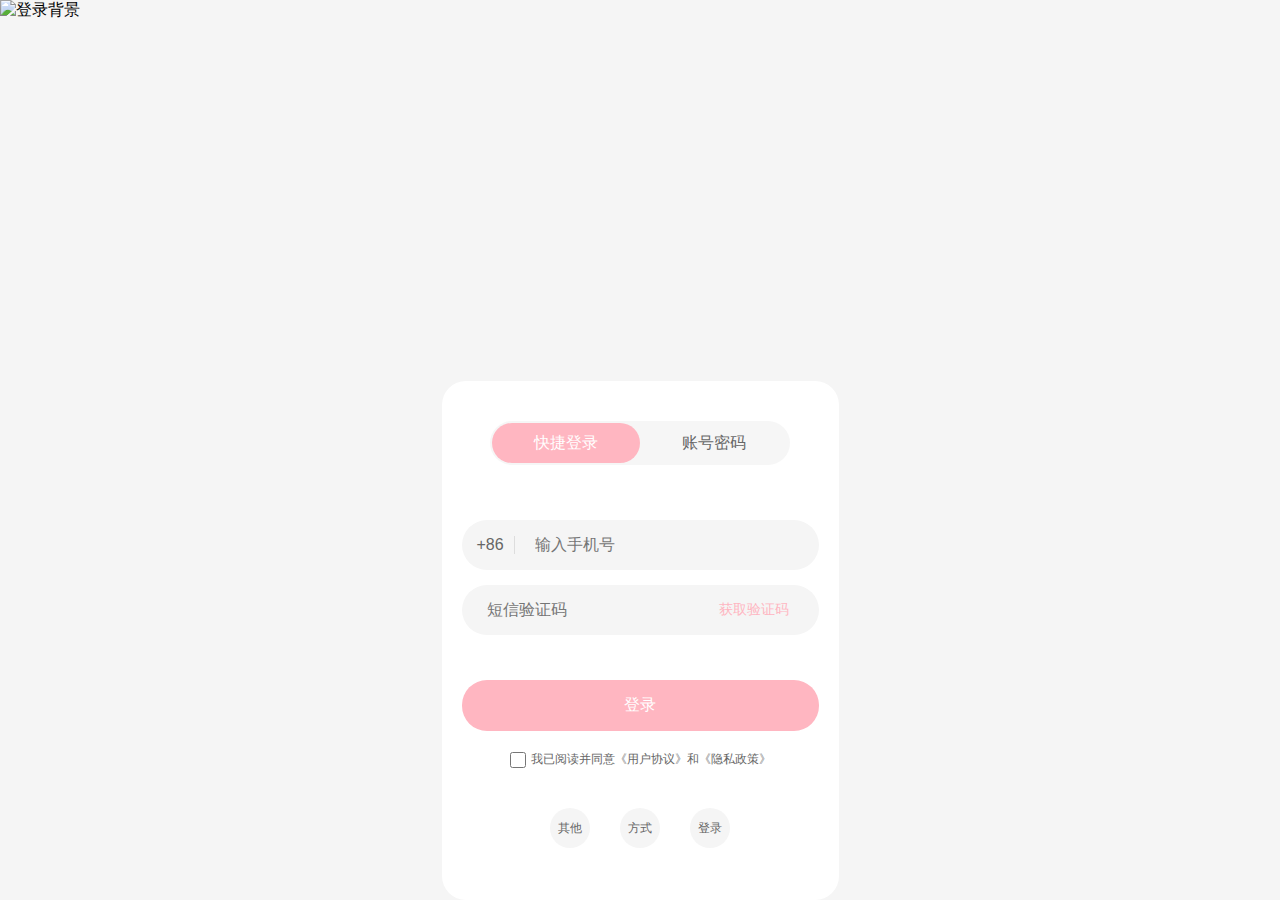
==== login.html @ ab713635 "Add files via upload" ====
<!DOCTYPE html>
<html lang="zh">
<head>
    <meta charset="UTF-8">
    <meta name="viewport" content="width=device-width, initial-scale=1.0">
    <title>登录</title>
    <link rel="stylesheet" href="styles.css">
</head>
<body>
    <div class="page-container">
        <div class="top-section">
            <img src="images/login.jpg" alt="登录背景">
        </div>
        
        <div class="bottom-section">
            <div class="login-options">
                <button class="login-btn active" onclick="switchLoginMode('quick')">快捷登录</button>
                <button class="login-btn" onclick="switchLoginMode('password')">账号密码</button>
            </div>
            
            <div class="login-form">
                <div class="input-group">
                    <span class="prefix">+86</span>
                    <input type="tel" placeholder="输入手机号">
                </div>
                
                <div class="input-group">
                    <input type="text" placeholder="短信验证码">
                    <button class="get-code">获取验证码</button>
                </div>
                
                <button class="submit-btn">登录</button>
                
                <div class="terms">
                    <input type="checkbox" id="agree">
                    <label for="agree">我已阅读并同意<a href="#">《用户协议》</a>和<a href="#">《隐私政策》</a></label>
                </div>
                
                <div class="other-login">
                    <div class="other-login-icon">其他</div>
                    <div class="other-login-icon">方式</div>
                    <div class="other-login-icon">登录</div>
                </div>
            </div>
        </div>
    </div>

    <script>
        function switchLoginMode(mode) {
            const loginOptions = document.querySelector('.login-options');
            const buttons = loginOptions.querySelectorAll('.login-btn');
            
            buttons.forEach(btn => btn.classList.remove('active'));
            
            if (mode === 'password') {
                loginOptions.classList.add('password-active');
                buttons[1].classList.add('active');
            } else {
                loginOptions.classList.remove('password-active');
                buttons[0].classList.add('active');
            }
        }
    </script>
</body>
</html>
---- styles.css ----
/* 全局样式 */
* {
    box-sizing: border-box;
    margin: 0;
    padding: 0;
    font-family: -apple-system, BlinkMacSystemFont, "Segoe UI", Roboto, "Helvetica Neue", Arial, sans-serif;
}

body {
    min-height: 100vh;
    background: #f5f5f5;
}

.page-container {
    min-height: 100vh;
    display: flex;
    flex-direction: column;
    position: relative;
}

.top-section {
    height: 45vh;
    width: 100%;
    position: relative;
}

.top-section img {
    width: 100%;
    height: 100%;
    object-fit: cover;
}

.bottom-section {
    flex: 1;
    background: white;
    border-radius: 24px 24px 0 0;
    margin-top: -24px;
    position: relative;
    z-index: 2;
    padding: 20px;
}

.login-options {
    display: flex;
    margin: 20px auto;
    position: relative;
    max-width: 300px;
    height: 44px;
    background: rgba(245, 245, 245, 0.9);
    border-radius: 22px;
    padding: 2px;
}

.login-btn {
    flex: 1;
    border: none;
    background: transparent;
    color: #666;
    font-size: 16px;
    cursor: pointer;
    transition: all 0.3s ease;
    position: relative;
    z-index: 1;
    border-radius: 20px;
}

.login-btn.active {
    color: white;
}

.login-options::before {
    content: '';
    position: absolute;
    top: 2px;
    left: 2px;
    width: calc(50% - 2px);
    height: calc(100% - 4px);
    background-color: #FFB6C1;
    border-radius: 20px;
    transition: transform 0.3s ease;
}

.login-options.password-active::before {
    transform: translateX(calc(100% - 0px));
}

.login-form {
    padding: 20px 0;
}

.input-group {
    background: #f5f5f5;
    border-radius: 25px;
    padding: 5px 15px;
    margin: 15px 0;
    display: flex;
    align-items: center;
    height: 50px;
}

.input-group input {
    flex: 1;
    border: none;
    background: transparent;
    padding: 10px;
    font-size: 16px;
    outline: none;
    color: #333;
}

.input-group .prefix {
    color: #666;
    padding-right: 10px;
    border-right: 1px solid #ddd;
    margin-right: 10px;
}

.get-code {
    border: none;
    background: transparent;
    color: #FFB6C1;
    padding: 0 15px;
    font-size: 14px;
    cursor: pointer;
}

.submit-btn {
    width: 100%;
    padding: 15px;
    border-radius: 25px;
    border: none;
    background-color: #FFB6C1;
    color: white;
    font-size: 16px;
    margin-top: 30px;
    cursor: pointer;
    transition: all 0.3s ease;
}

.submit-btn:active {
    transform: scale(0.98);
}

.terms {
    display: flex;
    align-items: center;
    gap: 5px;
    margin-top: 20px;
    justify-content: center;
}

.terms input[type="checkbox"] {
    width: 16px;
    height: 16px;
    accent-color: #FFB6C1;
}

.terms label {
    font-size: 12px;
    color: #666;
}

.terms a {
    color: #666;
    text-decoration: none;
}

.other-login {
    display: flex;
    justify-content: center;
    gap: 30px;
    margin-top: 40px;
}

.other-login-icon {
    width: 40px;
    height: 40px;
    border-radius: 50%;
    background: #f5f5f5;
    display: flex;
    align-items: center;
    justify-content: center;
    font-size: 12px;
    color: #666;
    cursor: pointer;
    transition: all 0.3s ease;
}

.other-login-icon:hover {
    background: #e5e5e5;
}

@media (min-width: 768px) {
    .bottom-section {
        max-width: 400px;
        margin: -24px auto 0;
        border-radius: 24px;
    }
}
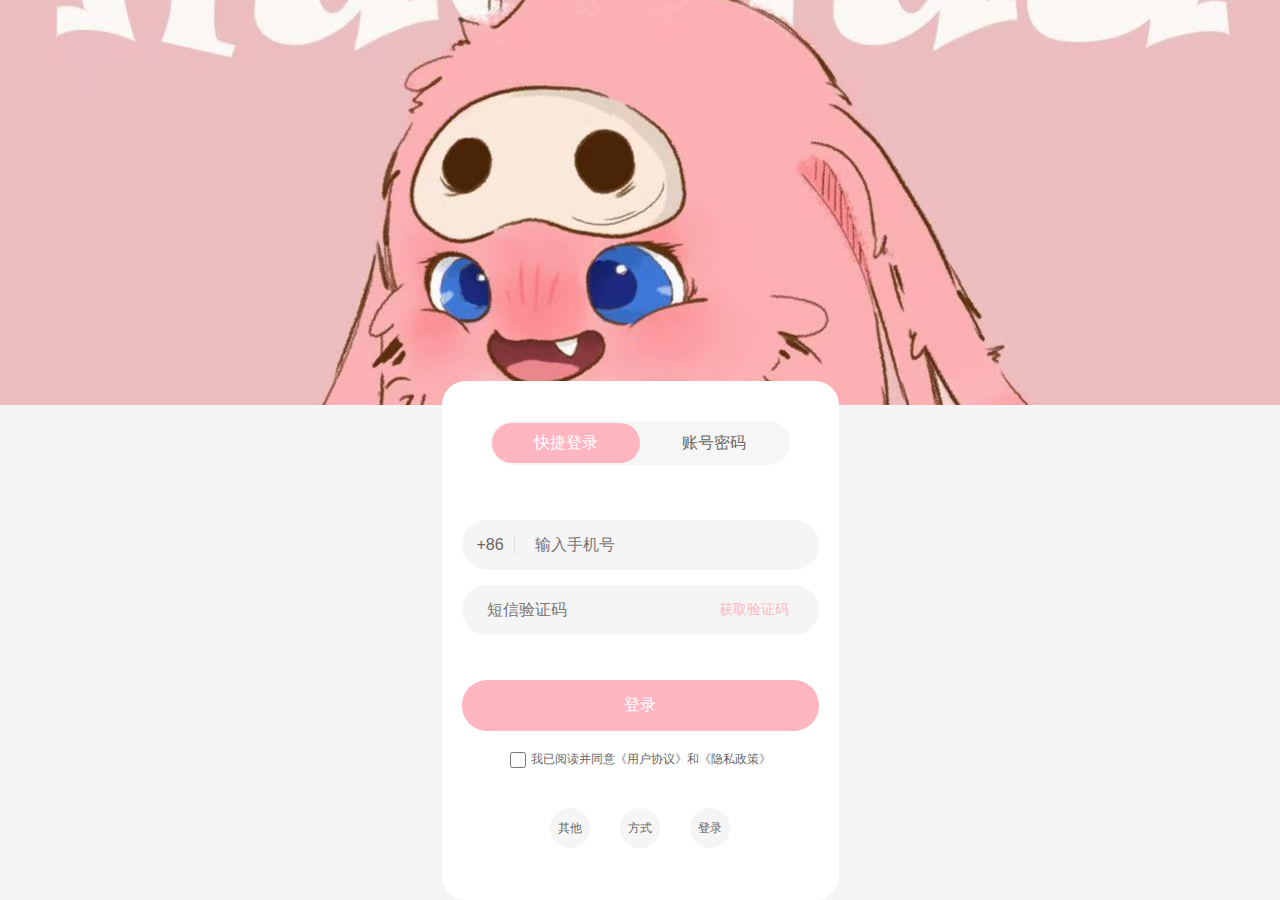
==== commit 12837c50: "Update login.html" ====
--- a/login.html
+++ b/login.html
@@ -9,7 +9,7 @@
 <body>
     <div class="page-container">
         <div class="top-section">
-            <img src="images/login.jpg" alt="登录背景">
+            <img src="login.jpg" alt="登录背景">
         </div>
         
         <div class="bottom-section">
@@ -62,4 +62,4 @@
         }
     </script>
 </body>
-</html> +</html> 
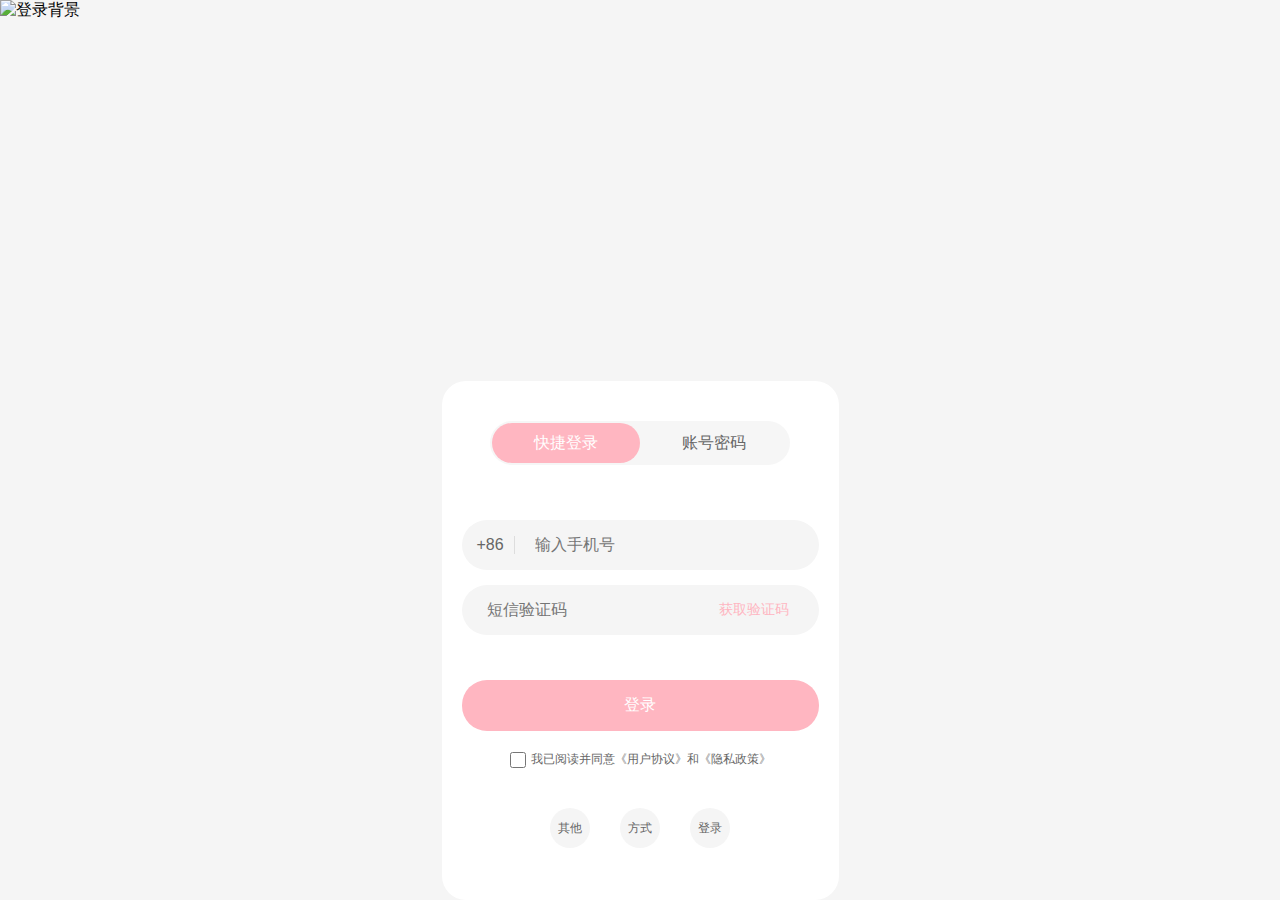
==== commit 2c700282: "Update login.html" ====
--- a/login.html
+++ b/login.html
@@ -9,7 +9,7 @@
 <body>
     <div class="page-container">
         <div class="top-section">
-            <img src="login.jpg" alt="登录背景">
+            <img src="yvliao/login.jpg" alt="登录背景">
         </div>
         
         <div class="bottom-section">
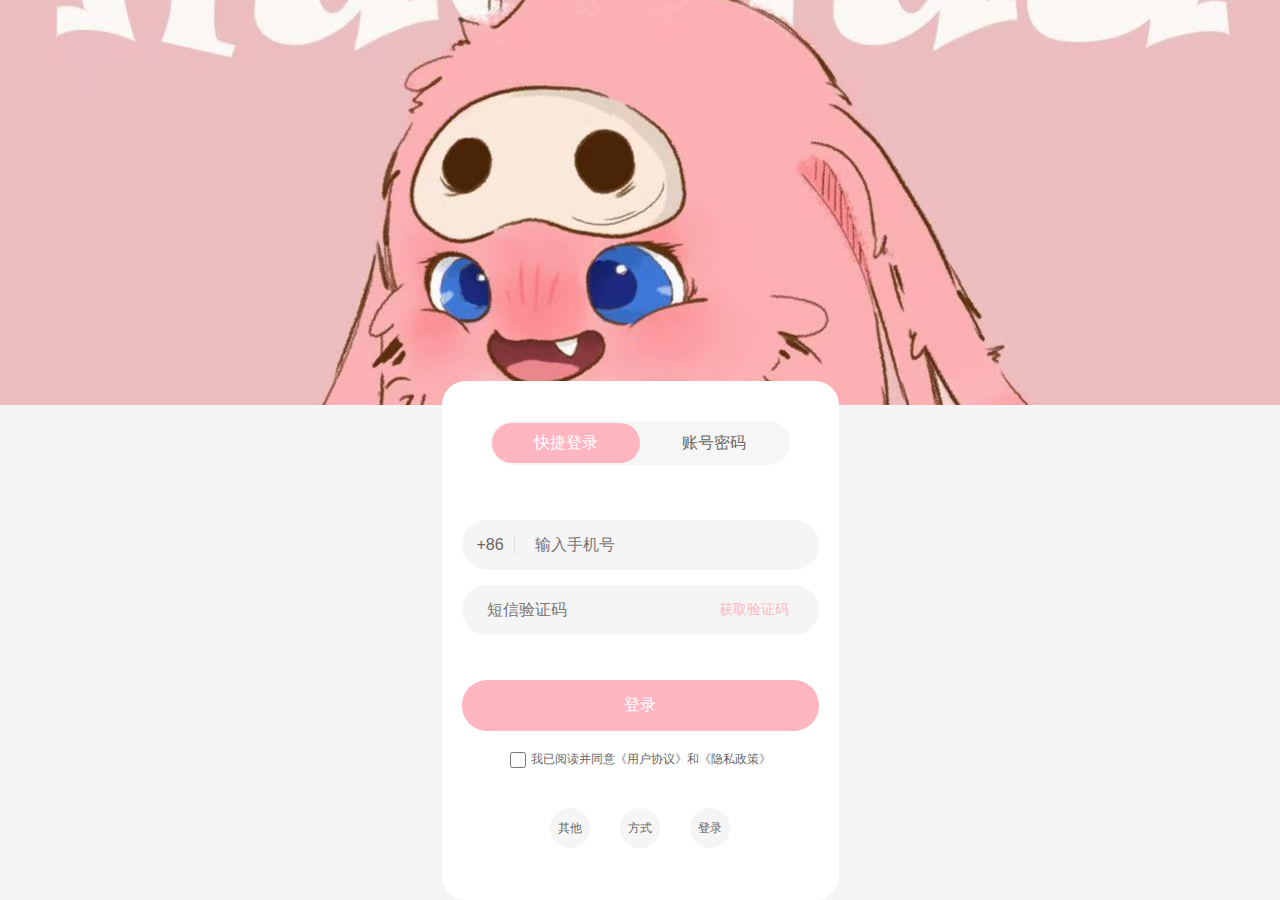
==== commit c1851d55: "Update login.html" ====
--- a/login.html
+++ b/login.html
@@ -9,7 +9,7 @@
 <body>
     <div class="page-container">
         <div class="top-section">
-            <img src="yvliao/login.jpg" alt="登录背景">
+            <img src="login.jpg" alt="登录背景">
         </div>
         
         <div class="bottom-section">
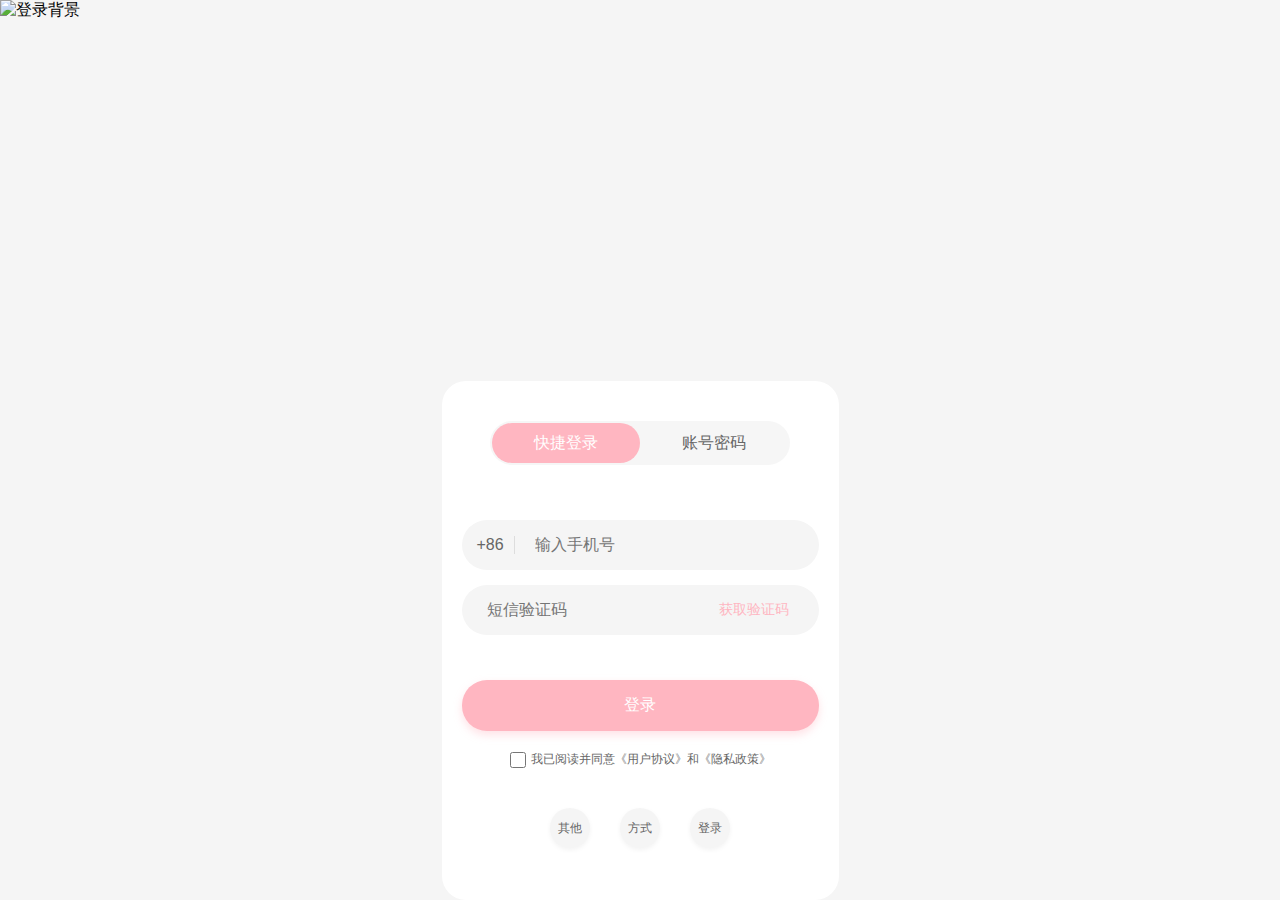
==== commit 3ce25e3f: "Add files via upload" ====
--- a/login.html
+++ b/login.html
@@ -4,12 +4,12 @@
     <meta charset="UTF-8">
     <meta name="viewport" content="width=device-width, initial-scale=1.0">
     <title>登录</title>
-    <link rel="stylesheet" href="styles.css">
+    <link rel="stylesheet" href="login.css">
 </head>
 <body>
     <div class="page-container">
         <div class="top-section">
-            <img src="login.jpg" alt="登录背景">
+            <img src="images/login.jpg" alt="登录背景">
         </div>
         
         <div class="bottom-section">
@@ -29,7 +29,7 @@
                     <button class="get-code">获取验证码</button>
                 </div>
                 
-                <button class="submit-btn">登录</button>
+                <button class="submit-btn" onclick="window.location.href='mine.html'">登录</button>
                 
                 <div class="terms">
                     <input type="checkbox" id="agree">
@@ -62,4 +62,4 @@
         }
     </script>
 </body>
-</html> 
+</html> --- a/login.css
+++ b/login.css
@@ -0,0 +1,226 @@
+/* 全局样式 */
+* {
+    box-sizing: border-box;
+    margin: 0;
+    padding: 0;
+    font-family: -apple-system, BlinkMacSystemFont, "Segoe UI", Roboto, "Helvetica Neue", Arial, sans-serif;
+}
+
+body {
+    min-height: 100vh;
+    background: #f5f5f5;
+}
+
+.page-container {
+    min-height: 100vh;
+    display: flex;
+    flex-direction: column;
+    position: relative;
+}
+
+.top-section {
+    height: 45vh;
+    width: 100%;
+    position: relative;
+}
+
+.top-section img {
+    width: 100%;
+    height: 100%;
+    object-fit: cover;
+}
+
+.bottom-section {
+    flex: 1;
+    background: white;
+    border-radius: 24px 24px 0 0;
+    margin-top: -24px;
+    position: relative;
+    z-index: 2;
+    padding: 20px;
+}
+
+.login-options {
+    display: flex;
+    margin: 20px auto;
+    position: relative;
+    max-width: 300px;
+    height: 44px;
+    background: rgba(245, 245, 245, 0.9);
+    border-radius: 22px;
+    padding: 2px;
+}
+
+.login-btn {
+    flex: 1;
+    border: none;
+    background: transparent;
+    color: #666;
+    font-size: 16px;
+    cursor: pointer;
+    transition: all 0.3s ease;
+    position: relative;
+    z-index: 1;
+    border-radius: 20px;
+    padding: 8px 0;
+}
+
+.login-btn:hover {
+    color: #333;
+}
+
+.login-btn.active {
+    color: white;
+}
+
+.login-options::before {
+    content: '';
+    position: absolute;
+    top: 2px;
+    left: 2px;
+    width: calc(50% - 2px);
+    height: calc(100% - 4px);
+    background-color: #FFB6C1;
+    border-radius: 20px;
+    transition: transform 0.3s ease;
+}
+
+.login-options.password-active::before {
+    transform: translateX(calc(100% - 0px));
+}
+
+.login-form {
+    padding: 20px 0;
+}
+
+.input-group {
+    background: #f5f5f5;
+    border-radius: 25px;
+    padding: 5px 15px;
+    margin: 15px 0;
+    display: flex;
+    align-items: center;
+    height: 50px;
+}
+
+.input-group input {
+    flex: 1;
+    border: none;
+    background: transparent;
+    padding: 10px;
+    font-size: 16px;
+    outline: none;
+    color: #333;
+}
+
+.input-group .prefix {
+    color: #666;
+    padding-right: 10px;
+    border-right: 1px solid #ddd;
+    margin-right: 10px;
+}
+
+.get-code {
+    border: none;
+    background: transparent;
+    color: #FFB6C1;
+    padding: 0 15px;
+    font-size: 14px;
+    cursor: pointer;
+    transition: all 0.2s ease;
+    border-radius: 15px;
+}
+
+.get-code:hover, .get-code:active {
+    background-color: rgba(255, 182, 193, 0.1);
+    color: #ff8c9e;
+}
+
+.submit-btn {
+    width: 100%;
+    padding: 15px;
+    border-radius: 25px;
+    border: none;
+    background-color: #FFB6C1;
+    color: white;
+    font-size: 16px;
+    margin-top: 30px;
+    cursor: pointer;
+    transition: all 0.3s ease;
+    box-shadow: 0 4px 8px rgba(255, 182, 193, 0.4);
+}
+
+.submit-btn:hover {
+    background-color: #ff9aab;
+    transform: translateY(-2px);
+    box-shadow: 0 6px 12px rgba(255, 182, 193, 0.5);
+}
+
+.submit-btn:active {
+    transform: scale(0.98) translateY(0);
+    box-shadow: 0 2px 4px rgba(255, 182, 193, 0.4);
+}
+
+.terms {
+    display: flex;
+    align-items: center;
+    gap: 5px;
+    margin-top: 20px;
+    justify-content: center;
+}
+
+.terms input[type="checkbox"] {
+    width: 16px;
+    height: 16px;
+    accent-color: #FFB6C1;
+}
+
+.terms label {
+    font-size: 12px;
+    color: #666;
+}
+
+.terms a {
+    color: #666;
+    text-decoration: none;
+}
+
+.other-login {
+    display: flex;
+    justify-content: center;
+    gap: 30px;
+    margin-top: 40px;
+}
+
+.other-login-icon {
+    width: 40px;
+    height: 40px;
+    border-radius: 50%;
+    background: #f5f5f5;
+    display: flex;
+    align-items: center;
+    justify-content: center;
+    font-size: 12px;
+    color: #666;
+    cursor: pointer;
+    transition: all 0.3s ease;
+    box-shadow: 0 2px 5px rgba(0, 0, 0, 0.05);
+}
+
+.other-login-icon:hover {
+    background: #e5e5e5;
+    transform: translateY(-3px);
+    box-shadow: 0 4px 8px rgba(0, 0, 0, 0.1);
+}
+
+.other-login-icon:active {
+    transform: translateY(-1px);
+}
+
+@media (min-width: 768px) {
+    .bottom-section {
+        max-width: 400px;
+        margin: -24px auto 0;
+        border-radius: 24px;
+    }
+} 